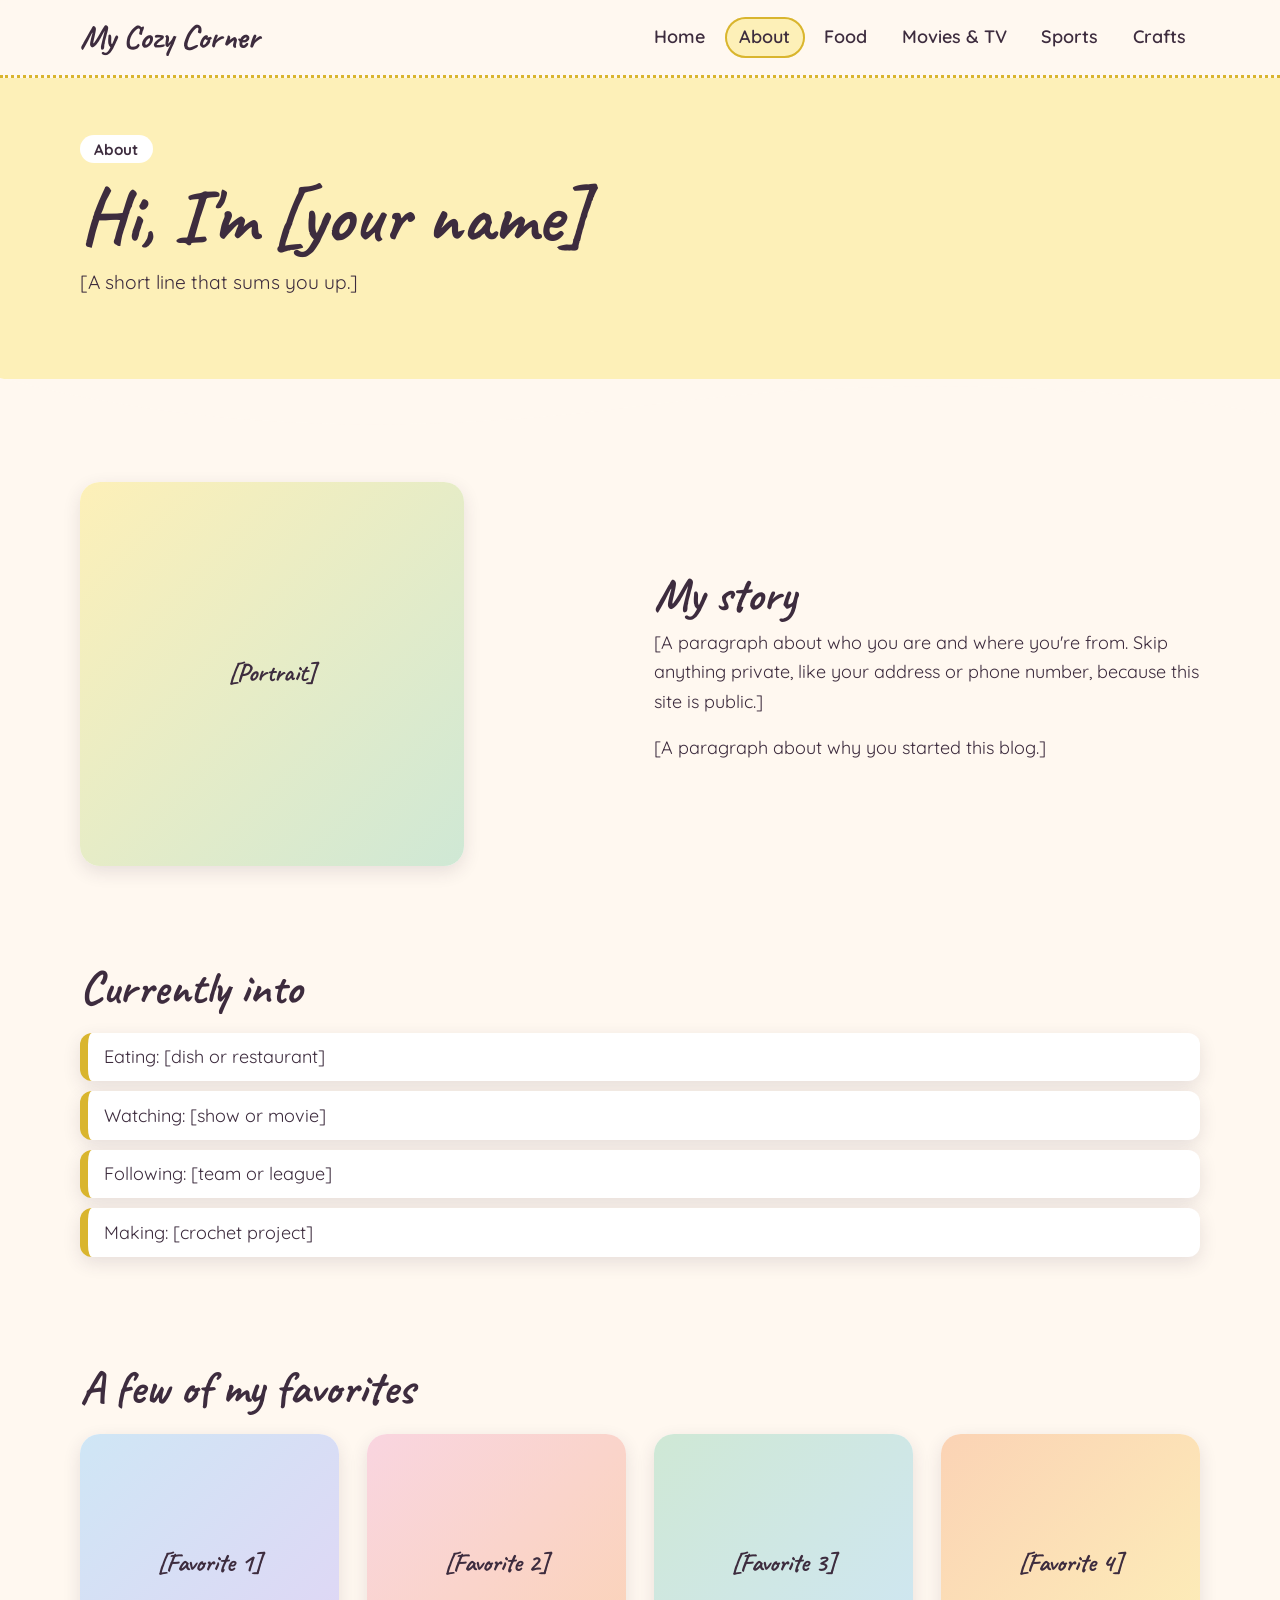
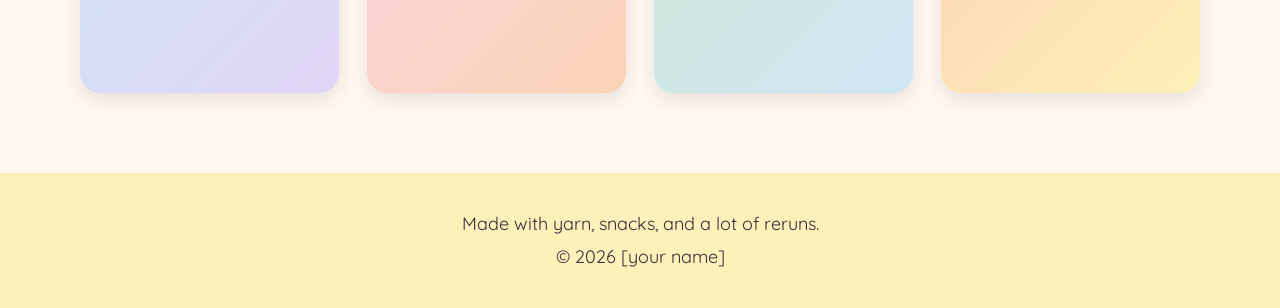
==== about.html @ 884bab89 "Build pastel blog: home, about, food, media, sports and crafts pages Adds the shared pastel styleshe" ====
<!doctype html>
<html lang="en">
<head>
  <meta charset="utf-8">
  <meta name="viewport" content="width=device-width, initial-scale=1">
  <title>About | My Cozy Corner</title>
  <meta name="description" content="About the person behind My Cozy Corner.">
  <link rel="preconnect" href="https://fonts.googleapis.com">
  <link rel="preconnect" href="https://fonts.gstatic.com" crossorigin>
  <link href="https://fonts.googleapis.com/css2?family=Caveat:wght@700&family=Quicksand:wght@500;700&display=swap" rel="stylesheet">
  <link rel="stylesheet" href="style.css">
</head>
<body class="about">
  <a class="skip-link" href="#main">Skip to content</a>

  <header class="site-header">
    <div class="wrap">
      <a class="logo" href="index.html">My Cozy Corner</a>
      <nav aria-label="Main">
        <ul>
          <li><a href="index.html">Home</a></li>
          <li><a href="about.html" aria-current="page">About</a></li>
          <li><a href="food.html">Food</a></li>
          <li><a href="media.html">Movies &amp; TV</a></li>
          <li><a href="sports.html">Sports</a></li>
          <li><a href="crafts.html">Crafts</a></li>
        </ul>
      </nav>
    </div>
  </header>

  <main id="main">
    <div class="page-head">
      <div class="wrap">
        <span class="eyebrow">About</span>
        <h1>Hi, I'm [your name]</h1>
        <p>[A short line that sums you up.]</p>
      </div>
    </div>
    <svg class="wave" viewBox="0 0 1200 60" preserveAspectRatio="none" aria-hidden="true"><path d="M0 0 C200 60 400 60 600 30 C800 0 1000 0 1200 40 L1200 60 L0 60 Z"/></svg>

    <section>
      <div class="wrap split">
        <figure class="card">
          <div class="ph butter" role="img" aria-label="Placeholder for a portrait">[Portrait]</div>
        </figure>
        <div>
          <h2>My story</h2>
          <p>[A paragraph about who you are and where you're from. Skip anything private, like your address or phone number, because this site is public.]</p>
          <p>[A paragraph about why you started this blog.]</p>
        </div>
      </div>
    </section>

    <section>
      <div class="wrap">
        <div class="section-head"><h2>Currently into</h2></div>
        <ul class="checklist">
          <li>Eating: [dish or restaurant]</li>
          <li>Watching: [show or movie]</li>
          <li>Following: [team or league]</li>
          <li>Making: [crochet project]</li>
        </ul>
      </div>
    </section>

    <section>
      <div class="wrap">
        <div class="section-head"><h2>A few of my favorites</h2></div>
        <div class="grid tight">
          <div class="card"><div class="ph sky">[Favorite 1]</div></div>
          <div class="card"><div class="ph blush">[Favorite 2]</div></div>
          <div class="card"><div class="ph sage">[Favorite 3]</div></div>
          <div class="card"><div class="ph peach">[Favorite 4]</div></div>
        </div>
      </div>
    </section>
  </main>

  <footer class="site-footer">
    <div class="wrap">
      <p>Made with yarn, snacks, and a lot of reruns.</p>
      <p>&copy; 2026 [your name]</p>
    </div>
  </footer>
</body>
</html>
---- style.css ----
/* Soft pastel, cozy blog.
   One stylesheet for every page. Each page's <body> class (food, media,
   sports, crafts) sets --accent, so the same rules give each topic its own color. */

:root {
  --cream: #fff8f0;
  --paper: #ffffff;
  --plum: #3d2c3e;        /* all body text: dark on light keeps contrast high */
  --plum-soft: #6b566c;
  --blush: #f9d5e0;
  --peach: #fbd3b5;
  --butter: #fdf0b8;
  --sage: #cfe8d5;
  --sky: #cfe6f5;
  --lavender: #e1d5f5;

  --accent: var(--blush);
  --accent-deep: #e58fb0;

  --radius: 1.25rem;
  --shadow: 0 6px 18px rgb(61 44 62 / 0.12);
  --gap: clamp(1rem, 3vw, 1.75rem);

  --font-display: "Caveat", "Segoe Print", "Bradley Hand", cursive;
  --font-body: "Quicksand", system-ui, -apple-system, "Segoe UI", Roboto, sans-serif;

  color-scheme: light;
}

body.food    { --accent: var(--peach);    --accent-deep: #e8985f; }
body.media   { --accent: var(--lavender); --accent-deep: #9a7fd1; }
body.sports  { --accent: var(--sage);     --accent-deep: #5faa78; }
body.crafts  { --accent: var(--blush);    --accent-deep: #e58fb0; }
body.about   { --accent: var(--butter);   --accent-deep: #d9b52e; }

* { box-sizing: border-box; }

html { scroll-behavior: smooth; }

body {
  margin: 0;
  font-family: var(--font-body);
  font-size: 1.125rem;
  line-height: 1.65;
  color: var(--plum);
  background: var(--cream);
}

h1, h2, h3 {
  font-family: var(--font-display);
  line-height: 1.1;
  margin: 0 0 0.5rem;
  font-weight: 700;
}
h1 { font-size: clamp(2.75rem, 8vw, 4.75rem); }
h2 { font-size: clamp(2rem, 5vw, 2.9rem); }
h3 { font-size: 1.75rem; }

p { margin: 0 0 1rem; }
a { color: var(--plum); text-decoration-color: var(--accent-deep); text-underline-offset: 3px; text-decoration-thickness: 2px; }
a:hover { text-decoration-color: var(--plum); }

:focus-visible {
  outline: 3px solid var(--plum);
  outline-offset: 3px;
  border-radius: 6px;
}

.skip-link {
  position: absolute;
  left: 1rem;
  top: -4rem;
  background: var(--plum);
  color: var(--cream);
  padding: 0.5rem 1rem;
  border-radius: 999px;
  z-index: 20;
}
.skip-link:focus { top: 0.75rem; }

.wrap {
  width: min(70rem, 100% - 2rem);
  margin-inline: auto;
}

/* ---------- Header and nav ---------- */

.site-header {
  position: sticky;
  top: 0;
  z-index: 10;
  background: rgb(255 248 240 / 0.94);
  backdrop-filter: blur(6px);
  border-bottom: 3px dotted var(--accent-deep);
}
.site-header .wrap {
  display: flex;
  flex-wrap: wrap;
  align-items: center;
  justify-content: space-between;
  gap: 0.25rem 1.5rem;
  padding-block: 0.6rem;
}
.logo {
  font-family: var(--font-display);
  font-size: 2.1rem;
  font-weight: 700;
  text-decoration: none;
}
nav ul {
  display: flex;
  flex-wrap: wrap;
  gap: 0.35rem;
  list-style: none;
  margin: 0;
  padding: 0;
}
nav a {
  display: block;
  padding: 0.35rem 0.9rem;
  border-radius: 999px;
  text-decoration: none;
  font-weight: 600;
  transition: background 0.2s, transform 0.2s;
}
nav a:hover { background: var(--accent); transform: translateY(-2px); }
nav a[aria-current="page"] { background: var(--accent); box-shadow: inset 0 0 0 2px var(--accent-deep); }

/* ---------- Hero and page headers ---------- */

.hero {
  background: linear-gradient(135deg, var(--blush), var(--butter) 50%, var(--sky));
  padding-block: clamp(3rem, 9vw, 6rem) clamp(4rem, 10vw, 7rem);
  text-align: center;
}
.hero p { max-width: 38rem; margin-inline: auto; font-size: 1.3rem; }

.page-head {
  background: var(--accent);
  padding-block: clamp(2rem, 6vw, 3.5rem) clamp(3rem, 8vw, 5rem);
}
.page-head p { max-width: 42rem; font-size: 1.2rem; margin-bottom: 0; }

/* wavy edge under a colored band: the SVG is drawn in the page background color */
.wave {
  display: block;
  width: 100%;
  height: clamp(28px, 5vw, 56px);
  margin-top: -1px;
}
.wave path { fill: var(--cream); }

.eyebrow {
  display: inline-block;
  background: var(--paper);
  border-radius: 999px;
  padding: 0.1rem 0.9rem;
  font-weight: 700;
  font-size: 0.95rem;
  margin-bottom: 0.75rem;
}

/* ---------- Sections ---------- */

section { padding-block: clamp(1.75rem, 5vw, 3rem); }
.section-head { margin-bottom: 1.25rem; }
.lede { color: var(--plum-soft); max-width: 40rem; }

.button {
  display: inline-block;
  background: var(--plum);
  color: var(--cream);
  padding: 0.6rem 1.4rem;
  border-radius: 999px;
  font-weight: 700;
  text-decoration: none;
  transition: transform 0.2s, box-shadow 0.2s;
}
.button:hover { transform: translateY(-3px) rotate(-1deg); box-shadow: var(--shadow); }

/* ---------- Grids and cards ---------- */

.grid {
  display: grid;
  gap: var(--gap);
  grid-template-columns: repeat(auto-fit, minmax(min(15rem, 100%), 1fr));
}
.grid.tight { grid-template-columns: repeat(auto-fit, minmax(min(11rem, 100%), 1fr)); }

.card {
  background: var(--paper);
  border-radius: var(--radius);
  box-shadow: var(--shadow);
  overflow: hidden;
  display: flex;
  flex-direction: column;
  transition: transform 0.25s, box-shadow 0.25s;
}
.card:hover { transform: translateY(-6px) rotate(-0.8deg); box-shadow: 0 12px 26px rgb(61 44 62 / 0.18); }
.card-body { padding: 1rem 1.25rem 1.25rem; }
.card-body p:last-child { margin-bottom: 0; }
.card h3 { margin-bottom: 0.25rem; }
a.card { text-decoration: none; color: inherit; }

.tag {
  display: inline-block;
  background: var(--accent);
  border-radius: 999px;
  padding: 0 0.7rem;
  font-size: 0.9rem;
  font-weight: 700;
  margin-right: 0.25rem;
}
.rating { color: var(--plum); font-weight: 700; letter-spacing: 0.08em; }

/* ---------- Image placeholders: swap the .ph div for an <img> in the same figure ---------- */

figure { margin: 0; }
.ph {
  aspect-ratio: 1;
  display: grid;
  place-items: center;
  padding: 1rem;
  text-align: center;
  font-family: var(--font-display);
  font-size: 1.6rem;
  font-weight: 700;
  color: var(--plum);
  background: linear-gradient(135deg, var(--c1, var(--blush)), var(--c2, var(--butter)));
}
.ph.wide   { aspect-ratio: 16 / 10; }
.ph.poster { aspect-ratio: 2 / 3; }
.ph.blush    { --c1: var(--blush);    --c2: var(--peach); }
.ph.peach    { --c1: var(--peach);    --c2: var(--butter); }
.ph.sage     { --c1: var(--sage);     --c2: var(--sky); }
.ph.lavender { --c1: var(--lavender); --c2: var(--blush); }
.ph.sky      { --c1: var(--sky);      --c2: var(--lavender); }
.ph.butter   { --c1: var(--butter);   --c2: var(--sage); }
figure img { display: block; width: 100%; height: auto; }
figcaption { padding: 0.6rem 1.25rem 0; font-size: 0.95rem; color: var(--plum-soft); }

/* ---------- Stat tiles ---------- */

.stats {
  display: grid;
  gap: var(--gap);
  grid-template-columns: repeat(auto-fit, minmax(min(10rem, 100%), 1fr));
  text-align: center;
}
.stat {
  background: var(--paper);
  border: 3px dashed var(--accent-deep);
  border-radius: var(--radius);
  padding: 1rem;
}
.stat b {
  display: block;
  font-family: var(--font-display);
  font-size: 3rem;
  line-height: 1;
}

/* ---------- Two-column intro, lists, accordions ---------- */

.split {
  display: grid;
  gap: var(--gap);
  align-items: center;
  grid-template-columns: repeat(auto-fit, minmax(min(18rem, 100%), 1fr));
}
.split .card { max-width: 24rem; }

.checklist { list-style: none; padding: 0; margin: 0; }
.checklist li {
  background: var(--paper);
  border-left: 8px solid var(--accent-deep);
  border-radius: 0.75rem;
  padding: 0.6rem 1rem;
  margin-bottom: 0.6rem;
  box-shadow: var(--shadow);
}

details {
  background: var(--paper);
  border-radius: var(--radius);
  box-shadow: var(--shadow);
  padding: 0.75rem 1.25rem;
  margin-bottom: 0.75rem;
}
summary { cursor: pointer; font-weight: 700; }
details[open] summary { margin-bottom: 0.5rem; }

.schedule {
  width: 100%;
  border-collapse: collapse;
  background: var(--paper);
  border-radius: var(--radius);
  overflow: hidden;
  box-shadow: var(--shadow);
}
.schedule th, .schedule td { padding: 0.7rem 1rem; text-align: left; }
.schedule th { background: var(--accent); }
.schedule tr:nth-child(even) td { background: var(--cream); }

/* ---------- Footer ---------- */

.site-footer {
  margin-top: 2rem;
  background: var(--accent);
  padding-block: 2rem;
  text-align: center;
}
.site-footer p { margin: 0.25rem 0; }

/* ---------- Motion off for people who ask for it ---------- */

@media (prefers-reduced-motion: reduce) {
  html { scroll-behavior: auto; }
  * { transition: none !important; }
  .card:hover, .button:hover, nav a:hover { transform: none; }
}
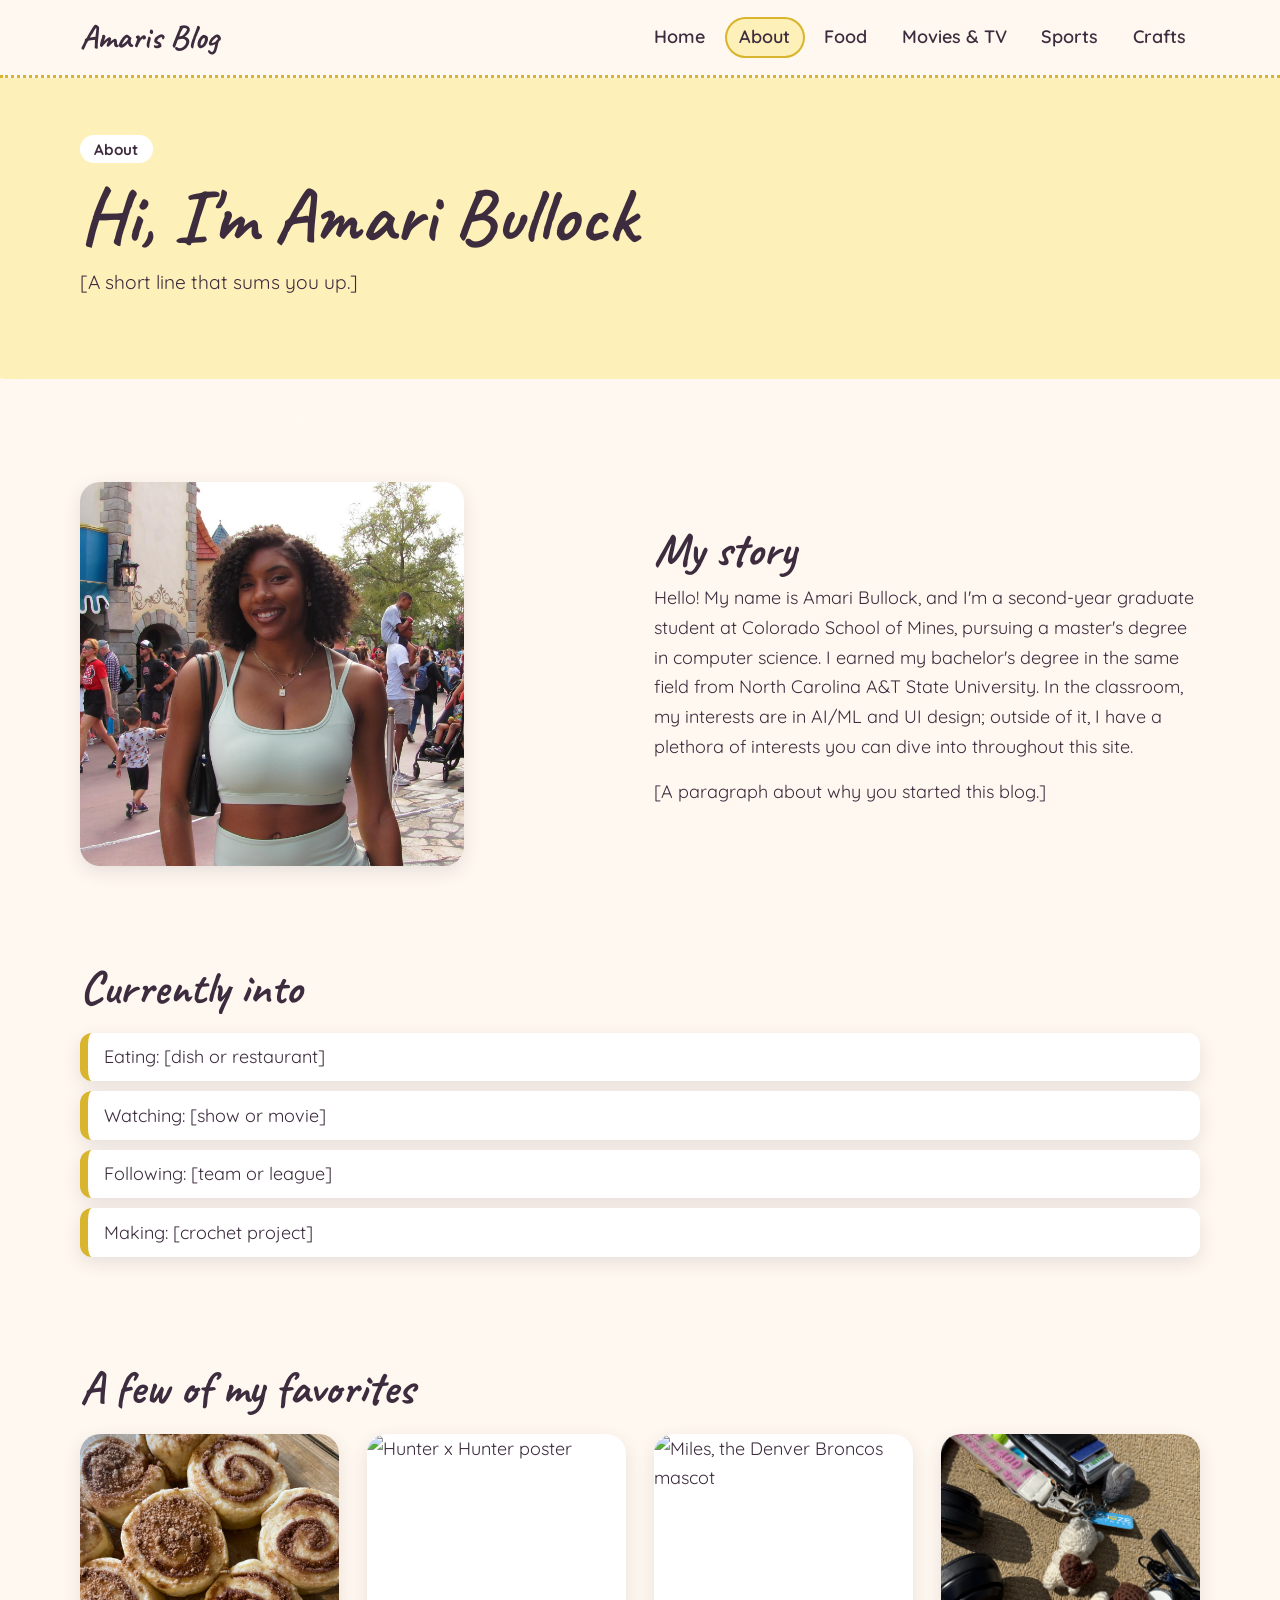
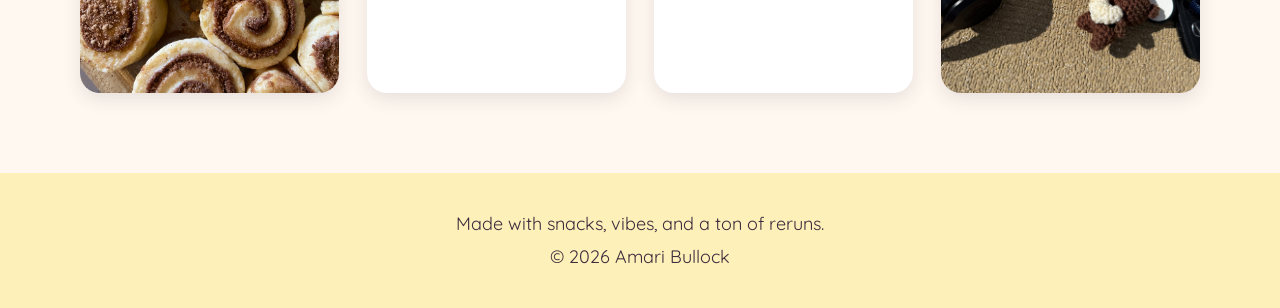
==== commit 69d0f7f1: "Fill in site name, personal content, and real photos Site-wide: renamed to Amaris Blog, added Amari'" ====
--- a/about.html
+++ b/about.html
@@ -3,8 +3,8 @@
 <head>
   <meta charset="utf-8">
   <meta name="viewport" content="width=device-width, initial-scale=1">
-  <title>About | My Cozy Corner</title>
-  <meta name="description" content="About the person behind My Cozy Corner.">
+  <title>About | Amaris Blog</title>
+  <meta name="description" content="About the person behind Amaris Blog.">
   <link rel="preconnect" href="https://fonts.googleapis.com">
   <link rel="preconnect" href="https://fonts.gstatic.com" crossorigin>
   <link href="https://fonts.googleapis.com/css2?family=Caveat:wght@700&family=Quicksand:wght@500;700&display=swap" rel="stylesheet">
@@ -15,7 +15,7 @@
 
   <header class="site-header">
     <div class="wrap">
-      <a class="logo" href="index.html">My Cozy Corner</a>
+      <a class="logo" href="index.html">Amaris Blog</a>
       <nav aria-label="Main">
         <ul>
           <li><a href="index.html">Home</a></li>
@@ -33,7 +33,7 @@
     <div class="page-head">
       <div class="wrap">
         <span class="eyebrow">About</span>
-        <h1>Hi, I'm [your name]</h1>
+        <h1>Hi, I'm Amari Bullock</h1>
         <p>[A short line that sums you up.]</p>
       </div>
     </div>
@@ -42,11 +42,11 @@
     <section>
       <div class="wrap split">
         <figure class="card">
-          <div class="ph butter" role="img" aria-label="Placeholder for a portrait">[Portrait]</div>
+          <img class="photo" src="images/Pastel.jpg" alt="Portrait of Amari Bullock" loading="lazy">
         </figure>
         <div>
           <h2>My story</h2>
-          <p>[A paragraph about who you are and where you're from. Skip anything private, like your address or phone number, because this site is public.]</p>
+          <p>Hello! My name is Amari Bullock, and I'm a second-year graduate student at Colorado School of Mines, pursuing a master's degree in computer science. I earned my bachelor's degree in the same field from North Carolina A&amp;T State University. In the classroom, my interests are in AI/ML and UI design; outside of it, I have a plethora of interests you can dive into throughout this site.</p>
           <p>[A paragraph about why you started this blog.]</p>
         </div>
       </div>
@@ -68,10 +68,10 @@
       <div class="wrap">
         <div class="section-head"><h2>A few of my favorites</h2></div>
         <div class="grid tight">
-          <div class="card"><div class="ph sky">[Favorite 1]</div></div>
-          <div class="card"><div class="ph blush">[Favorite 2]</div></div>
-          <div class="card"><div class="ph sage">[Favorite 3]</div></div>
-          <div class="card"><div class="ph peach">[Favorite 4]</div></div>
+          <div class="card"><img class="photo" src="images/cinnamon.jpg" alt="Cinnamon"></div>
+          <div class="card"><img class="photo" src="https://upload.wikimedia.org/wikipedia/en/8/82/Hunter_%C3%97_Hunter_%282011%29.png" alt="Hunter x Hunter poster"></div>
+          <div class="card"><img class="photo" src="https://upload.wikimedia.org/wikipedia/commons/1/18/Miles_the_Denver_Broncos_Mascot.JPG" alt="Miles, the Denver Broncos mascot"></div>
+          <div class="card"><img class="photo" src="images/crochet.jpg" alt="A crochet project"></div>
         </div>
       </div>
     </section>
@@ -79,8 +79,8 @@
 
   <footer class="site-footer">
     <div class="wrap">
-      <p>Made with yarn, snacks, and a lot of reruns.</p>
-      <p>&copy; 2026 [your name]</p>
+      <p>Made with snacks, vibes, and a ton of reruns.</p>
+      <p>&copy; 2026 Amari Bullock</p>
     </div>
   </footer>
 </body>
--- a/style.css
+++ b/style.css
@@ -237,6 +237,17 @@
 .ph.sky      { --c1: var(--sky);      --c2: var(--lavender); }
 .ph.butter   { --c1: var(--butter);   --c2: var(--sage); }
 figure img { display: block; width: 100%; height: auto; }
+
+/* A real photo, sized to match the .ph placeholder it replaces. Self-contained
+   (not just "figure img") since cards use it outside a <figure> too. */
+.photo {
+  display: block;
+  width: 100%;
+  aspect-ratio: 1;
+  object-fit: cover;
+}
+.photo.wide   { aspect-ratio: 16 / 10; }
+.photo.poster { aspect-ratio: 2 / 3; }
 figcaption { padding: 0.6rem 1.25rem 0; font-size: 0.95rem; color: var(--plum-soft); }
 
 /* ---------- Stat tiles ---------- */
